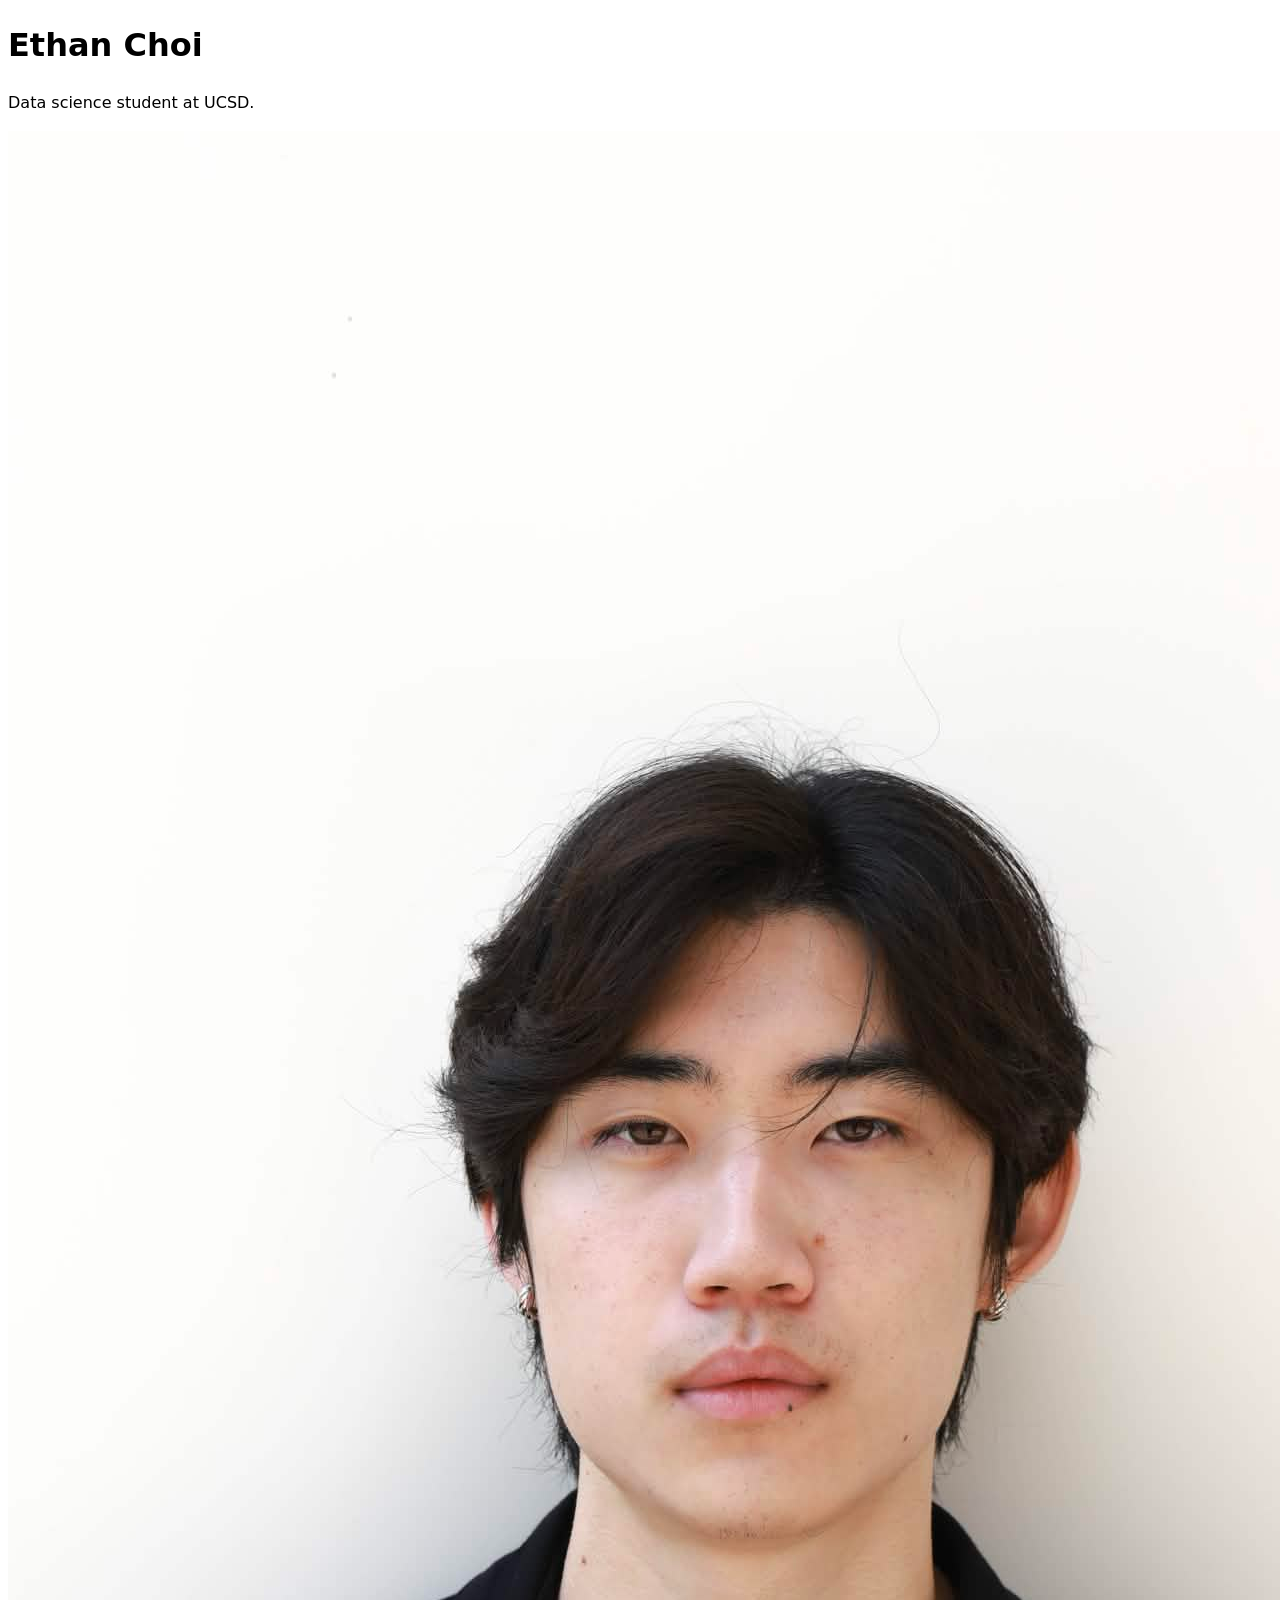
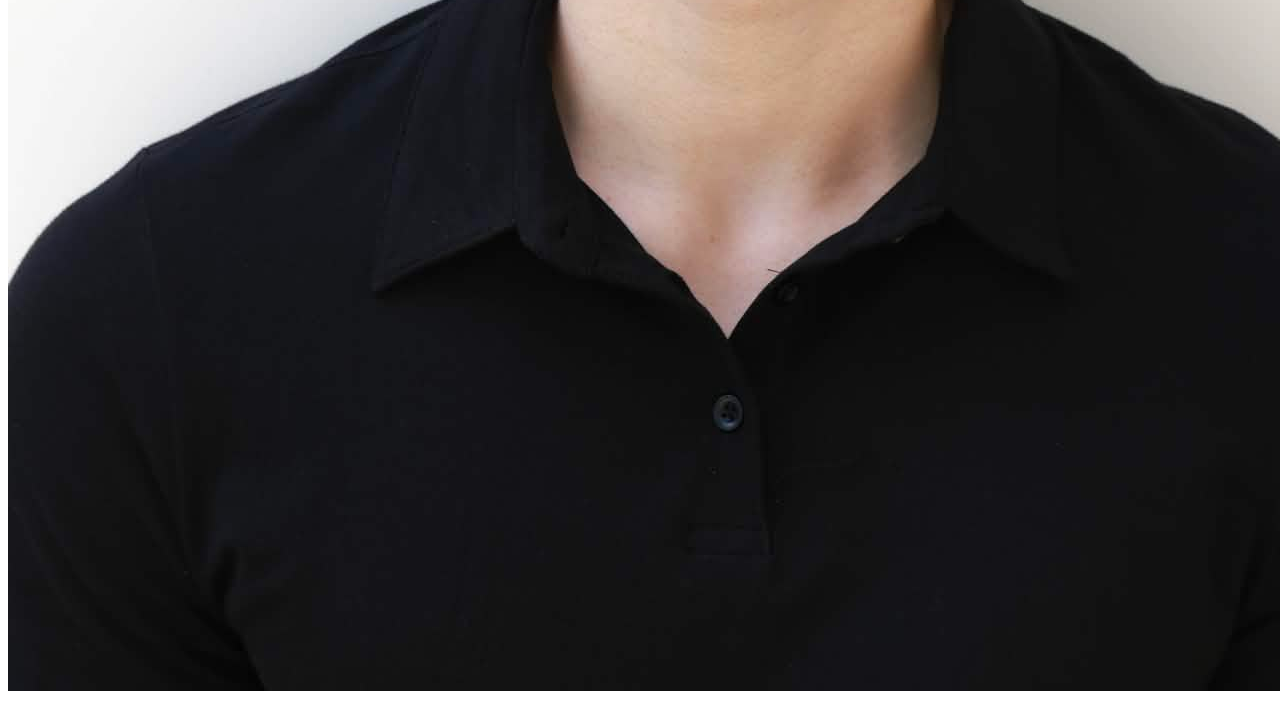
==== index.html @ 51662af7 "images images" ====
<!DOCTYPE html>
<html lang="en">
<head>
    <link rel="stylesheet" href="style.css">
    <meta charset="UTF-8">
    <meta name="viewport" content="width=device-width, initial-scale=1.0">
    <title>Ethan Choi: Personal site and portfolio</title>
</head>
<body>
    <h1>Ethan Choi</h1>
    <p>Data science student at UCSD.</p>
    <img src="images/profpfp.jpg" alt="Photo of Ethan Choi">
</body>
</html>
---- style.css ----
body {
    font: 100%/1.5 system-ui;
}
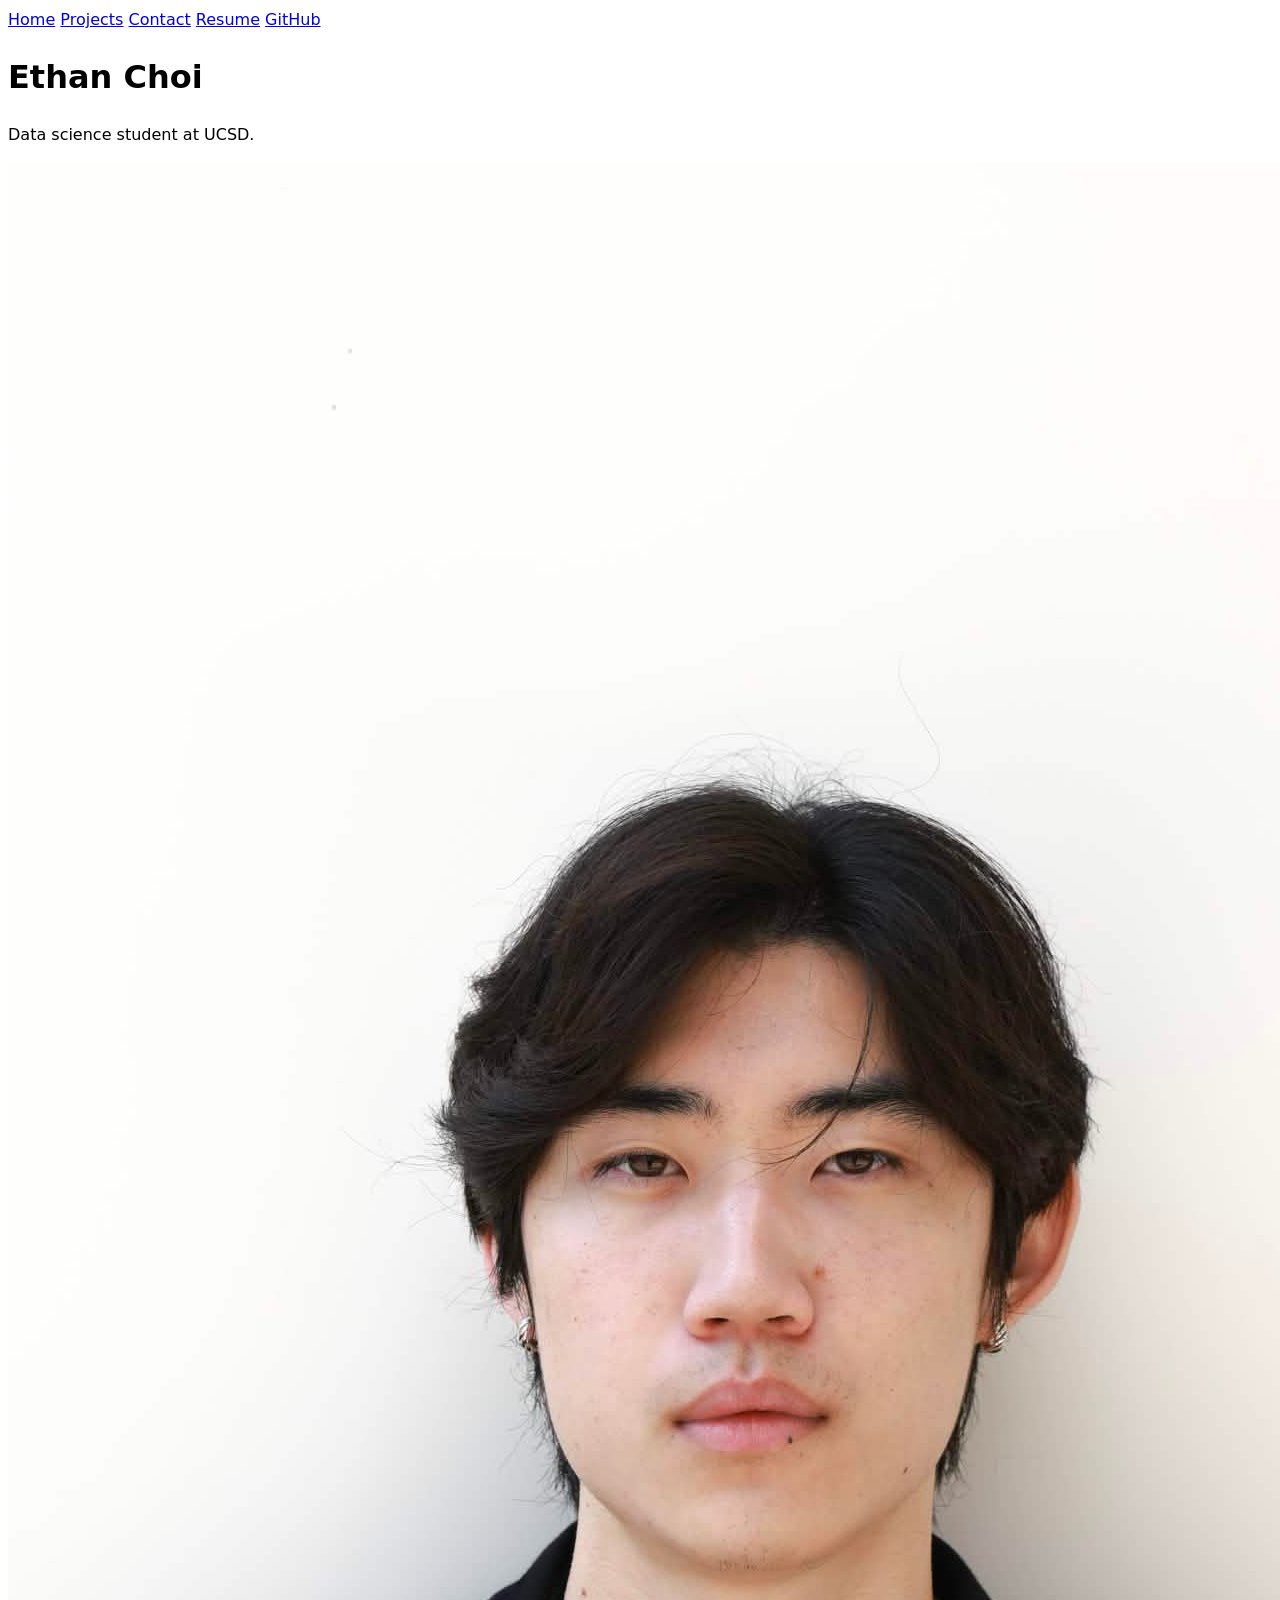
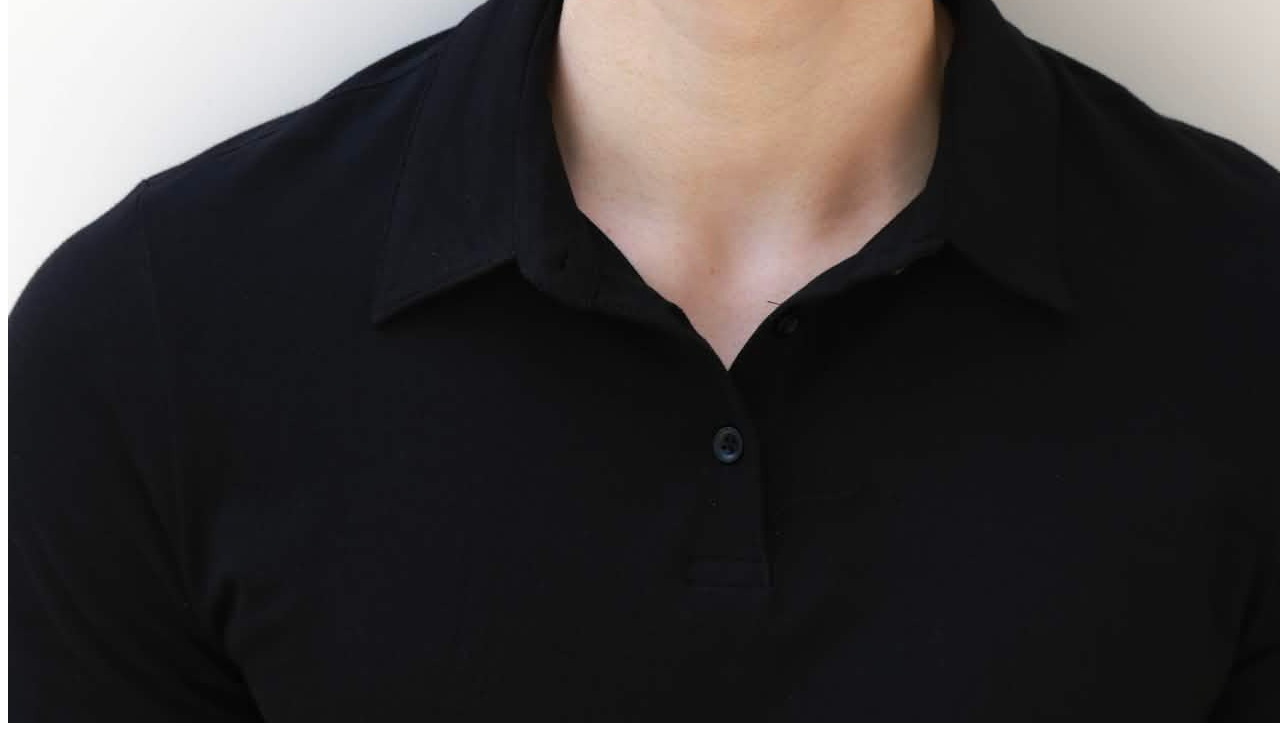
==== commit a2d834f0: "resume" ====
--- a/index.html
+++ b/index.html
@@ -7,6 +7,13 @@
     <title>Ethan Choi: Personal site and portfolio</title>
 </head>
 <body>
+ <nav>
+  <a href="/index.html">Home</a>
+  <a href="/projects/index.html">Projects</a>
+  <a href="/contact/index.html">Contact</a>
+  <a href="/resume/index.html">Resume</a>
+  <a href="https://github.com/chaeyoungwoon" target="_blank">GitHub</a>
+</nav>
     <h1>Ethan Choi</h1>
     <p>Data science student at UCSD.</p>
     <img src="images/profpfp.jpg" alt="Photo of Ethan Choi">
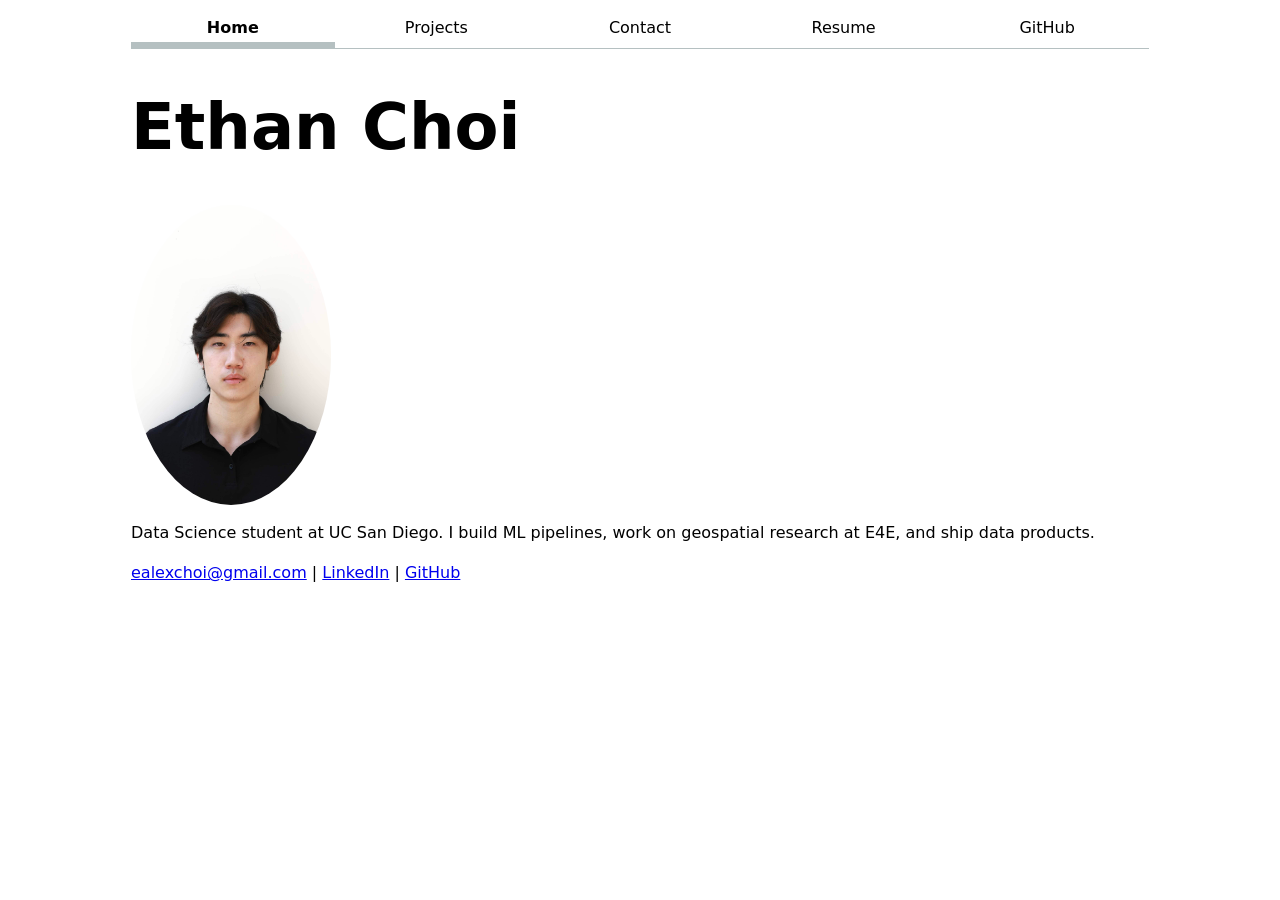
==== commit c0f5997d: "root" ====
--- a/index.html
+++ b/index.html
@@ -1,21 +1,34 @@
 <!DOCTYPE html>
 <html lang="en">
 <head>
-    <link rel="stylesheet" href="style.css">
     <meta charset="UTF-8">
     <meta name="viewport" content="width=device-width, initial-scale=1.0">
-    <title>Ethan Choi: Personal site and portfolio</title>
+    <title>Ethan Choi: Portfolio</title>
+    <link rel="stylesheet" href="style.css">
 </head>
 <body>
- <nav>
-  <a href="/index.html">Home</a>
-  <a href="/projects/index.html">Projects</a>
-  <a href="/contact/index.html">Contact</a>
-  <a href="/resume/index.html">Resume</a>
-  <a href="https://github.com/chaeyoungwoon" target="_blank">GitHub</a>
-</nav>
+
+    <nav>
+        <a class="current" href="/portfolio/">Home</a>
+        <a href="/portfolio/projects/">Projects</a>
+        <a href="/portfolio/contact/">Contact</a>
+        <a href="/portfolio/resume/">Resume</a>
+        <a href="https://github.com/chaeyoungwoon" target="_blank">GitHub</a>
+    </nav>
+
     <h1>Ethan Choi</h1>
-    <p>Data science student at UCSD.</p>
-    <img src="images/profpfp.jpg" alt="Photo of Ethan Choi">
+
+    <img src="images/profpfp.jpg" alt="Ethan Choi" style="width: 200px; border-radius: 50%; display: block; margin-bottom: 1em;">
+
+    <p>
+        Data Science student at UC San Diego. I build ML pipelines, work on geospatial research at E4E, and ship data products.
+    </p>
+
+    <p>
+        <a href="mailto:ealexchoi@gmail.com">ealexchoi@gmail.com</a> |
+        <a href="https://linkedin.com/in/ethanalexchoi" target="_blank">LinkedIn</a> |
+        <a href="https://github.com/chaeyoungwoon" target="_blank">GitHub</a>
+    </p>
+
 </body>
 </html>
--- a/style.css
+++ b/style.css
@@ -1,3 +1,127 @@
 body {
     font: 100%/1.5 system-ui;
+    max-width: 100ch;
+    margin-inline: max(1em, (100% - 100ch) / 2);
+}
+
+nav ul, nav li {
+    display: contents;
+}
+
+nav {
+    display: flex;
+    margin-bottom: 1em;
+    border-bottom: 1px solid oklch(80% 3% 200);
+}
+
+nav a {
+    flex: 1;
+    text-decoration: none;
+    color: inherit;
+    text-align: center;
+    padding: 0.5em;
+}
+
+nav a.current {
+    border-bottom: 0.4em solid oklch(80% 3% 200);
+    padding-bottom: 0.1em;
+    font-weight: bold;
+}
+
+html {
+    --color-accent: oklch(65% 50% 0);
+    accent-color: var(--color-accent);
+}
+
+nav a:hover {
+    border-bottom: 0.4em solid var(--color-accent);
+    padding-bottom: 0.1em;
+    background-color: oklch(from var(--color-accent) 95% 5% h);
+}
+
+/* Form */
+input, textarea, button {
+    font: inherit;
+}
+
+form {
+    display: grid;
+    grid-template-columns: auto 1fr;
+    gap: 1em;
+}
+
+form label {
+    display: grid;
+    grid-template-columns: subgrid;
+    grid-column: 1 / -1;
+}
+
+form button {
+    grid-column: 1 / -1;
+}
+
+/* Projects */
+.projects {
+    display: grid;
+    grid-template-columns: repeat(auto-fill, minmax(15em, 1fr));
+    gap: 1em;
+}
+
+.projects article {
+    display: grid;
+    grid-template-rows: subgrid;
+    grid-row: span 3;
+}
+
+.projects article img {
+    width: 100%;
+    aspect-ratio: 16 / 9;
+    object-fit: cover;
+}
+
+.projects h2 {
+    margin: 0;
+}
+
+/* Typography */
+h1, h2, h3, h4, h5, h6 {
+    line-height: 1.1;
+    text-wrap: balance;
+}
+
+h1 {
+    font-size: 400%;
+}
+
+/* Resume */
+.resume-section {
+    margin-bottom: 2em;
+}
+
+.resume-section h2 {
+    border-bottom: 2px solid var(--color-accent);
+    padding-bottom: 0.2em;
+    margin-bottom: 0.5em;
+}
+
+.resume-item {
+    margin-bottom: 1.2em;
+}
+
+.resume-item h3 {
+    margin: 0 0 0.1em 0;
+}
+
+.resume-item p {
+    margin: 0 0 0.2em 0;
+    color: oklch(50% 3% 200);
+}
+
+.resume-item ul {
+    margin: 0.3em 0 0 0;
+    padding-left: 1.4em;
+}
+
+.resume-item ul li {
+    margin-bottom: 0.25em;
 }
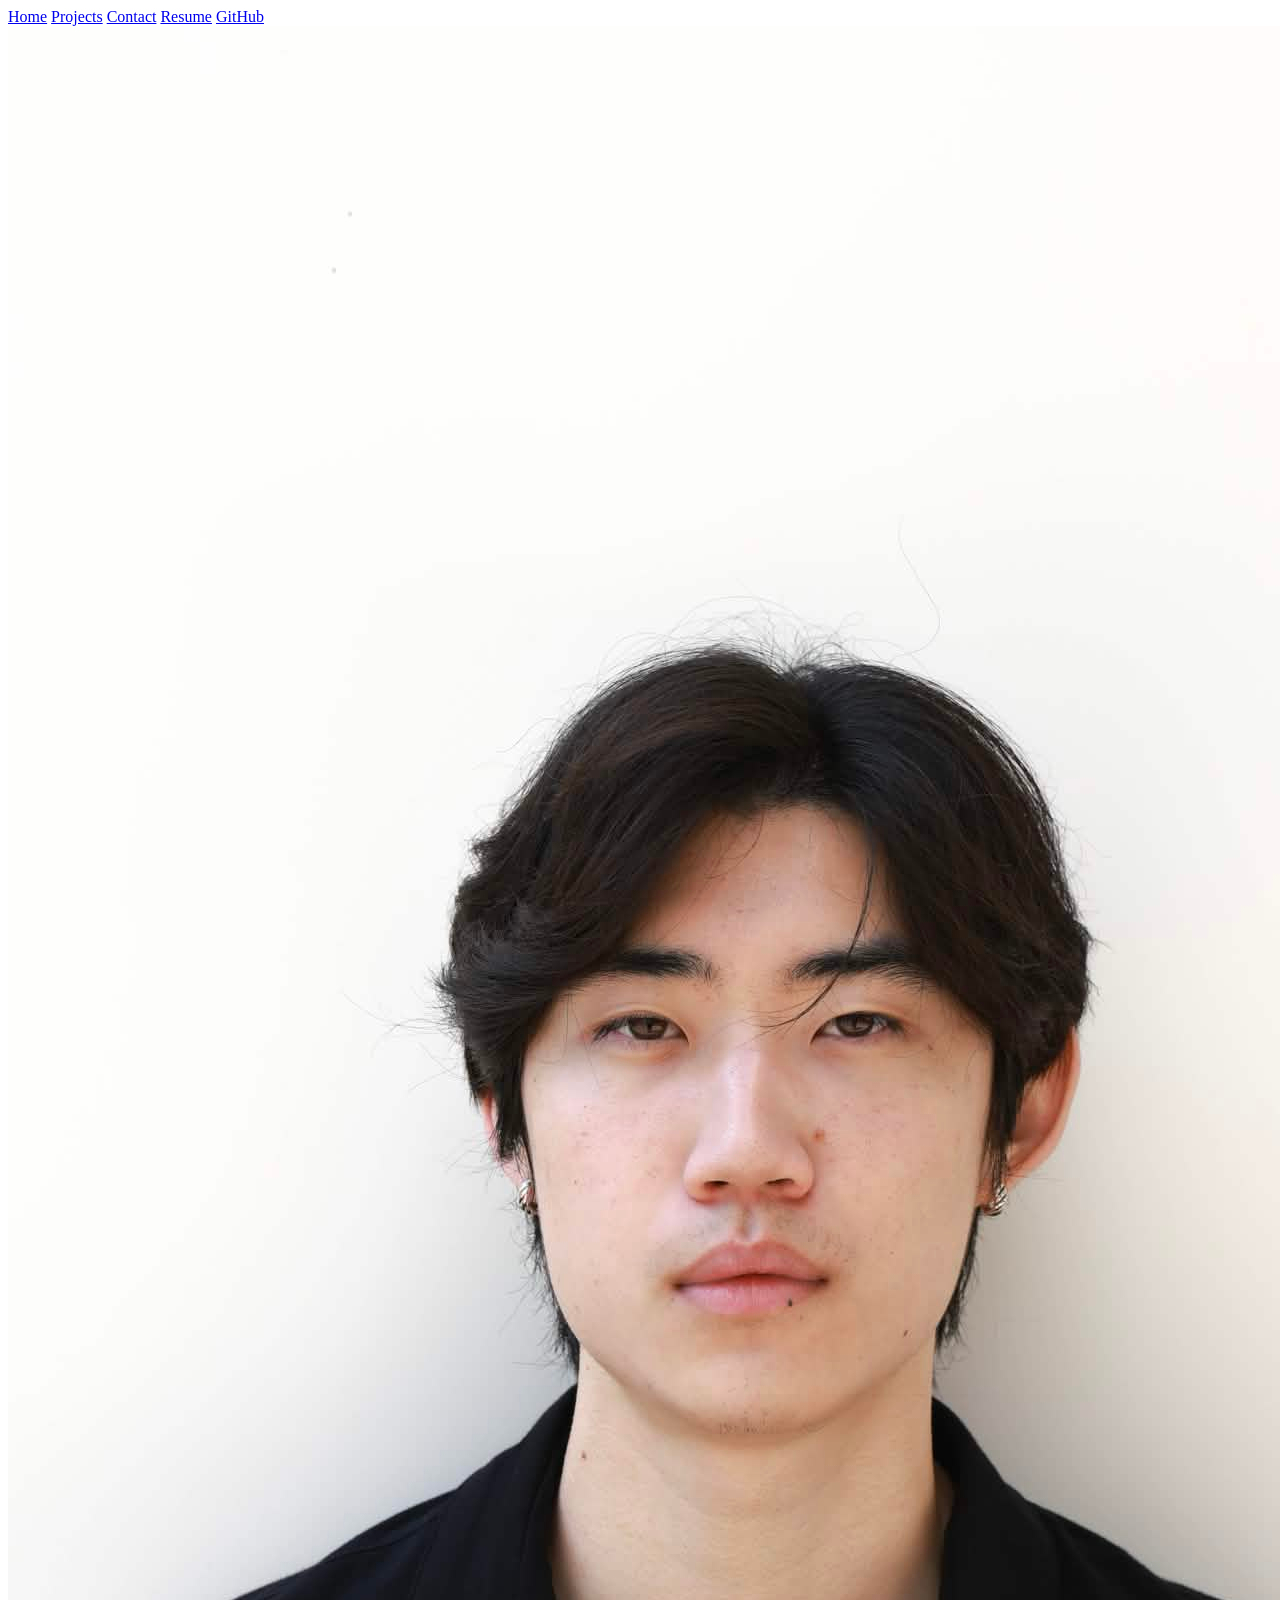
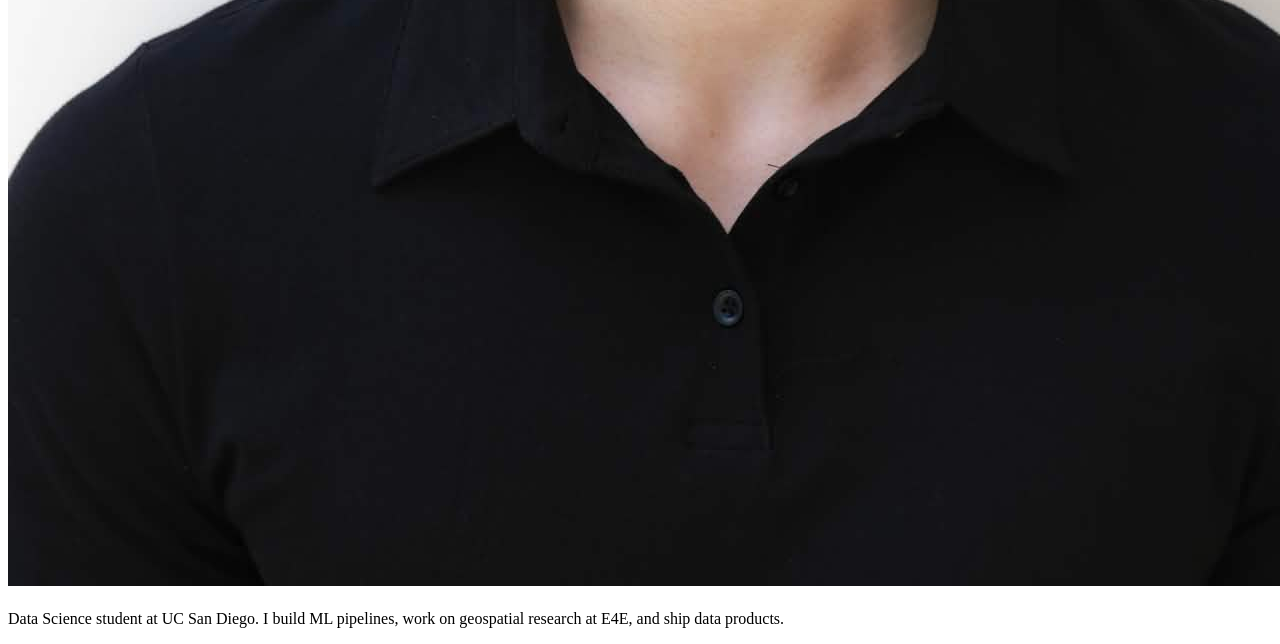
==== commit 9da30763: "updates" ====
--- a/index.html
+++ b/index.html
@@ -16,19 +16,22 @@
         <a href="https://github.com/chaeyoungwoon" target="_blank">GitHub</a>
     </nav>
 
-    <h1>Ethan Choi</h1>
-
-    <img src="images/profpfp.jpg" alt="Ethan Choi" style="width: 200px; border-radius: 50%; display: block; margin-bottom: 1em;">
+    <div class="hero">
+        <img src="images/profpfp.jpg" alt="Ethan Choi" class="profile">
+        <div class="hero-text">
+            <h1>Ethan Choi</h1>
+            <p class="subheading">Data Science @ UC San Diego</p>
+            <p class="links">
+                <a href="mailto:ealexchoi@gmail.com">Email</a> &middot;
+                <a href="https://linkedin.com/in/ethanalexchoi" target="_blank">LinkedIn</a> &middot;
+                <a href="https://github.com/chaeyoungwoon" target="_blank">GitHub</a>
+            </p>
+        </div>
+    </div>
 
     <p>
         Data Science student at UC San Diego. I build ML pipelines, work on geospatial research at E4E, and ship data products.
     </p>
 
-    <p>
-        <a href="mailto:ealexchoi@gmail.com">ealexchoi@gmail.com</a> |
-        <a href="https://linkedin.com/in/ethanalexchoi" target="_blank">LinkedIn</a> |
-        <a href="https://github.com/chaeyoungwoon" target="_blank">GitHub</a>
-    </p>
-
 </body>
 </html>
--- a/style.css
+++ b/style.css
@@ -1,127 +1,23 @@
-body {
-    font: 100%/1.5 system-ui;
-    max-width: 100ch;
-    margin-inline: max(1em, (100% - 100ch) / 2);
+/* ── Hero ── */
+.hero {
+    display: flex;
+    align-items: center;
+    gap: 1.5em;
+    margin-bottom: 1.5em;
 }
 
-nav ul, nav li {
-    display: contents;
+.hero h1 {
+    margin: 0;
+    font-size: 250%;
 }
 
-nav {
-    display: flex;
-    margin-bottom: 1em;
-    border-bottom: 1px solid oklch(80% 3% 200);
+.subheading {
+    margin: 0.2em 0 0.4em 0;
+    color: rgba(232, 232, 240, 0.6);
+    font-size: 1.05em;
 }
 
-nav a {
-    flex: 1;
-    text-decoration: none;
-    color: inherit;
-    text-align: center;
-    padding: 0.5em;
-}
-
-nav a.current {
-    border-bottom: 0.4em solid oklch(80% 3% 200);
-    padding-bottom: 0.1em;
-    font-weight: bold;
-}
-
-html {
-    --color-accent: oklch(65% 50% 0);
-    accent-color: var(--color-accent);
-}
-
-nav a:hover {
-    border-bottom: 0.4em solid var(--color-accent);
-    padding-bottom: 0.1em;
-    background-color: oklch(from var(--color-accent) 95% 5% h);
-}
-
-/* Form */
-input, textarea, button {
-    font: inherit;
-}
-
-form {
-    display: grid;
-    grid-template-columns: auto 1fr;
-    gap: 1em;
-}
-
-form label {
-    display: grid;
-    grid-template-columns: subgrid;
-    grid-column: 1 / -1;
-}
-
-form button {
-    grid-column: 1 / -1;
-}
-
-/* Projects */
-.projects {
-    display: grid;
-    grid-template-columns: repeat(auto-fill, minmax(15em, 1fr));
-    gap: 1em;
-}
-
-.projects article {
-    display: grid;
-    grid-template-rows: subgrid;
-    grid-row: span 3;
-}
-
-.projects article img {
-    width: 100%;
-    aspect-ratio: 16 / 9;
-    object-fit: cover;
-}
-
-.projects h2 {
+.links {
     margin: 0;
-}
-
-/* Typography */
-h1, h2, h3, h4, h5, h6 {
-    line-height: 1.1;
-    text-wrap: balance;
-}
-
-h1 {
-    font-size: 400%;
-}
-
-/* Resume */
-.resume-section {
-    margin-bottom: 2em;
-}
-
-.resume-section h2 {
-    border-bottom: 2px solid var(--color-accent);
-    padding-bottom: 0.2em;
-    margin-bottom: 0.5em;
-}
-
-.resume-item {
-    margin-bottom: 1.2em;
-}
-
-.resume-item h3 {
-    margin: 0 0 0.1em 0;
-}
-
-.resume-item p {
-    margin: 0 0 0.2em 0;
-    color: oklch(50% 3% 200);
-}
-
-.resume-item ul {
-    margin: 0.3em 0 0 0;
-    padding-left: 1.4em;
-}
-
-.resume-item ul li {
-    margin-bottom: 0.25em;
+    font-size: 0.95em;
 }
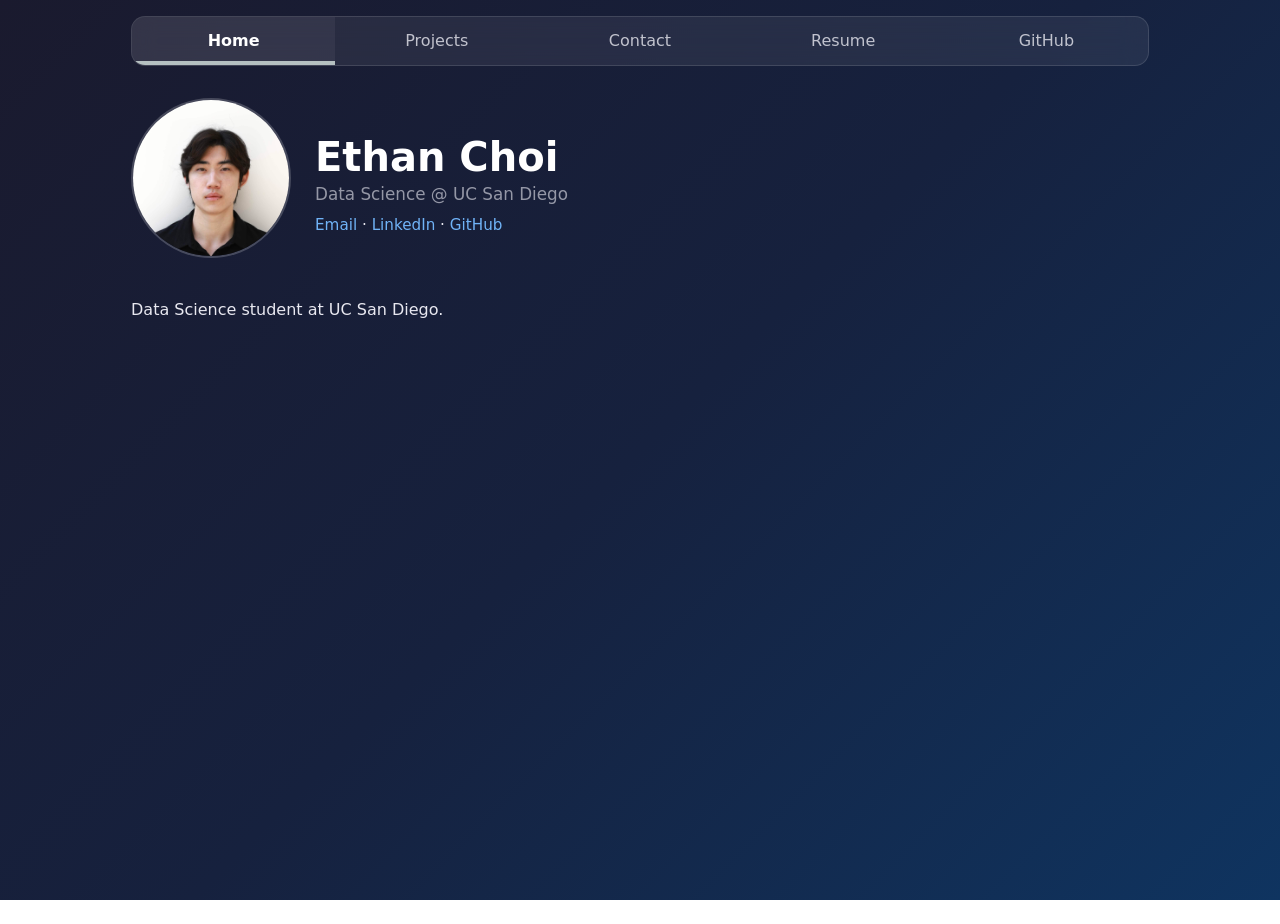
==== commit 4eef610e: "image" ====
--- a/index.html
+++ b/index.html
@@ -30,7 +30,7 @@
     </div>
 
     <p>
-        Data Science student at UC San Diego. I build ML pipelines, work on geospatial research at E4E, and ship data products.
+        Data Science student at UC San Diego.
     </p>
 
 </body>
--- a/style.css
+++ b/style.css
@@ -1,3 +1,247 @@
+/* ── Base ── */
+*, *::before, *::after {
+    box-sizing: border-box;
+}
+
+body {
+    font: 100%/1.5 system-ui;
+    max-width: 100ch;
+    margin-inline: max(1em, (100% - 100ch) / 2);
+    min-height: 100vh;
+    background: linear-gradient(135deg, #1a1a2e 0%, #16213e 50%, #0f3460 100%);
+    background-attachment: fixed;
+    color: #e8e8f0;
+    padding-bottom: 3em;
+}
+
+/* ── Glass utility ── */
+.glass {
+    background: rgba(255, 255, 255, 0.07);
+    backdrop-filter: blur(12px);
+    -webkit-backdrop-filter: blur(12px);
+    border: 1px solid rgba(255, 255, 255, 0.12);
+    border-radius: 14px;
+}
+
+/* ── Nav ── */
+nav ul, nav li {
+    display: contents;
+}
+
+nav {
+    display: flex;
+    margin-bottom: 2em;
+    margin-top: 1em;
+    background: rgba(255, 255, 255, 0.07);
+    backdrop-filter: blur(12px);
+    -webkit-backdrop-filter: blur(12px);
+    border: 1px solid rgba(255, 255, 255, 0.12);
+    border-radius: 14px;
+    overflow: hidden;
+}
+
+nav a {
+    flex: 1;
+    text-decoration: none;
+    color: rgba(232, 232, 240, 0.8);
+    text-align: center;
+    padding: 0.75em 0.5em;
+    transition: background 0.2s, color 0.2s;
+}
+
+nav a:hover {
+    background: rgba(255, 255, 255, 0.1);
+    color: #ffffff;
+    border-bottom: 0.3em solid var(--color-accent);
+    padding-bottom: 0.45em;
+}
+
+nav a.current {
+    background: rgba(255, 255, 255, 0.05);
+    color: #ffffff;
+    font-weight: bold;
+    border-bottom: 0.3em solid oklch(80% 3% 200);
+    padding-bottom: 0.45em;
+}
+
+/* ── Accent ── */
+html {
+    --color-accent: oklch(65% 50% 0);
+    accent-color: var(--color-accent);
+}
+
+/* ── Links ── */
+a {
+    color: oklch(75% 30% 250);
+    text-decoration: none;
+    transition: color 0.2s;
+}
+
+a:hover {
+    color: #ffffff;
+}
+
+/* ── Typography ── */
+h1, h2, h3, h4, h5, h6 {
+    line-height: 1.1;
+    text-wrap: balance;
+    color: #ffffff;
+}
+
+h1 {
+    font-size: 400%;
+}
+
+/* ── Form ── */
+input, textarea, button {
+    font: inherit;
+}
+
+form {
+    display: grid;
+    grid-template-columns: auto 1fr;
+    gap: 1em;
+    background: rgba(255, 255, 255, 0.07);
+    backdrop-filter: blur(12px);
+    -webkit-backdrop-filter: blur(12px);
+    border: 1px solid rgba(255, 255, 255, 0.12);
+    border-radius: 14px;
+    padding: 2em;
+    max-width: 60ch;
+}
+
+form label {
+    display: grid;
+    grid-template-columns: subgrid;
+    grid-column: 1 / -1;
+    color: rgba(232, 232, 240, 0.75);
+    font-size: 0.9em;
+    gap: 0.4em;
+}
+
+form input,
+form textarea {
+    background: rgba(255, 255, 255, 0.06);
+    border: 1px solid rgba(255, 255, 255, 0.15);
+    border-radius: 8px;
+    color: #e8e8f0;
+    padding: 0.5em 0.75em;
+    transition: border-color 0.2s, background 0.2s;
+}
+
+form input:focus,
+form textarea:focus {
+    outline: none;
+    border-color: var(--color-accent);
+    background: rgba(255, 255, 255, 0.1);
+}
+
+form button {
+    grid-column: 1 / -1;
+    background: rgba(255, 255, 255, 0.1);
+    border: 1px solid rgba(255, 255, 255, 0.2);
+    border-radius: 8px;
+    color: #ffffff;
+    padding: 0.6em 1.5em;
+    cursor: pointer;
+    transition: background 0.2s;
+}
+
+form button:hover {
+    background: rgba(255, 255, 255, 0.18);
+}
+
+/* ── Projects grid ── */
+.projects {
+    display: grid;
+    grid-template-columns: repeat(auto-fill, minmax(15em, 1fr));
+    gap: 1.25em;
+}
+
+.projects article {
+    display: grid;
+    grid-template-rows: subgrid;
+    grid-row: span 3;
+    background: rgba(255, 255, 255, 0.07);
+    backdrop-filter: blur(12px);
+    -webkit-backdrop-filter: blur(12px);
+    border: 1px solid rgba(255, 255, 255, 0.12);
+    border-radius: 14px;
+    overflow: hidden;
+    padding: 1em;
+    transition: background 0.2s, transform 0.2s;
+}
+
+.projects article:hover {
+    background: rgba(255, 255, 255, 0.11);
+    transform: translateY(-3px);
+}
+
+.projects article img {
+    width: 100%;
+    aspect-ratio: 16 / 9;
+    object-fit: cover;
+    border-radius: 8px;
+}
+
+.projects h2 {
+    margin: 0;
+    font-size: 1.05rem;
+}
+
+/* ── Resume ── */
+.resume-section {
+    background: rgba(255, 255, 255, 0.07);
+    backdrop-filter: blur(12px);
+    -webkit-backdrop-filter: blur(12px);
+    border: 1px solid rgba(255, 255, 255, 0.12);
+    border-radius: 14px;
+    padding: 1.5em 2em;
+    margin-bottom: 1.5em;
+}
+
+.resume-section h2 {
+    border-bottom: 1px solid rgba(255, 255, 255, 0.15);
+    padding-bottom: 0.3em;
+    margin-bottom: 0.75em;
+    color: var(--color-accent);
+}
+
+.resume-item {
+    margin-bottom: 1.2em;
+}
+
+.resume-item h3 {
+    margin: 0 0 0.1em 0;
+    color: #ffffff;
+}
+
+.resume-item p {
+    margin: 0 0 0.2em 0;
+    color: rgba(232, 232, 240, 0.6);
+    font-size: 0.9em;
+}
+
+.resume-item ul {
+    margin: 0.3em 0 0 0;
+    padding-left: 1.4em;
+    color: rgba(232, 232, 240, 0.85);
+}
+
+.resume-item ul li {
+    margin-bottom: 0.25em;
+}
+
+/* ── Profile image (homepage) ── */
+img.profile {
+    width: 160px;
+    height: 160px;
+    border-radius: 50%;
+    object-fit: cover;
+    display: block;
+    margin-bottom: 1em;
+    border: 2px solid rgba(255, 255, 255, 0.2);
+}
 /* ── Hero ── */
 .hero {
     display: flex;
@@ -20,4 +264,15 @@
 .links {
     margin: 0;
     font-size: 0.95em;
+}
+
+/* ── Project card links ── */
+.projects article h2 a {
+    color: #ffffff;
+    text-decoration: none;
+    transition: color 0.2s;
+}
+
+.projects article h2 a:hover {
+    color: var(--color-accent);
 }
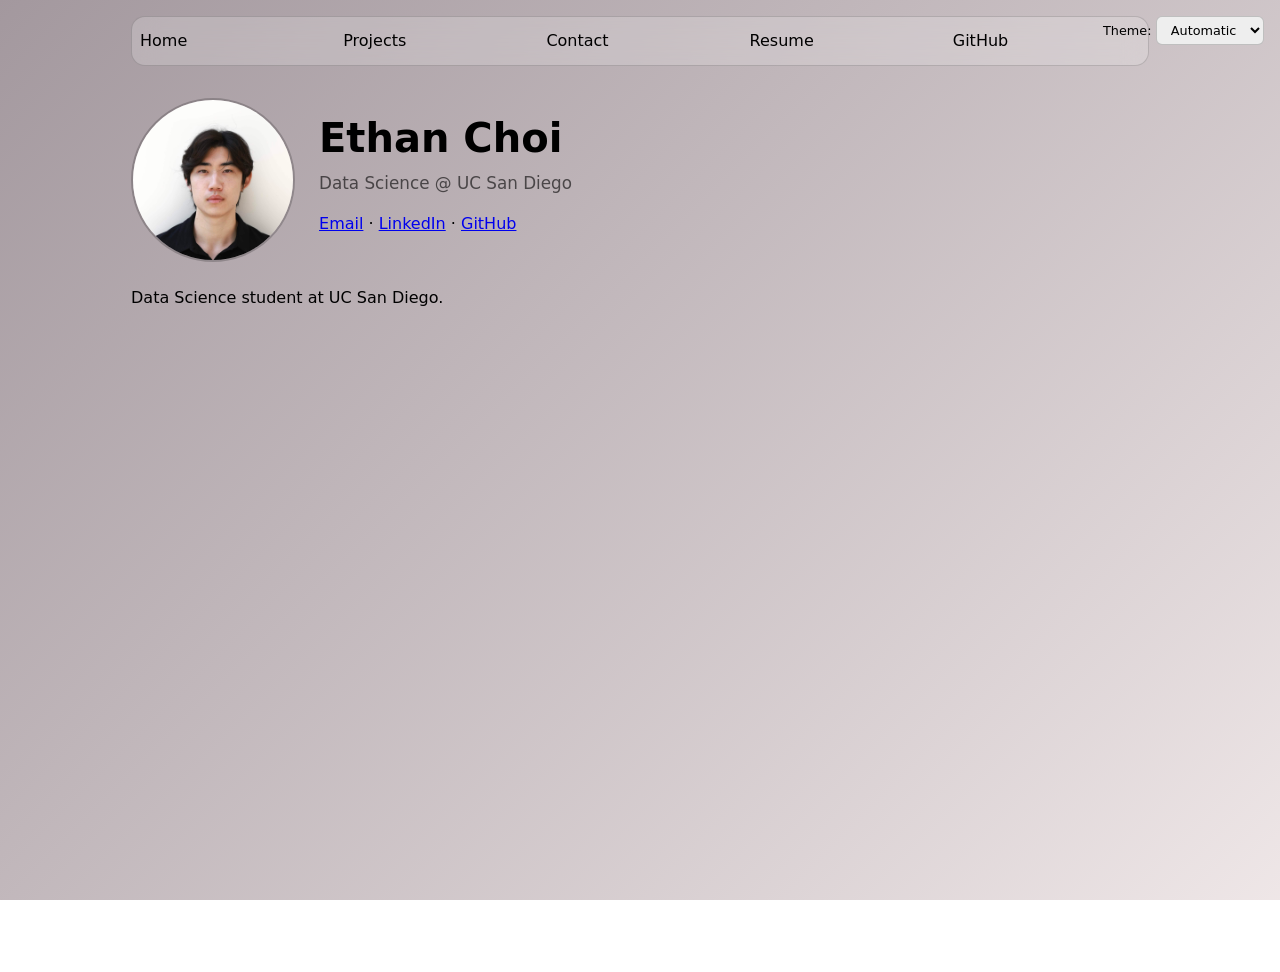
==== commit 623f93d8: "global.js + light/dark mode" ====
--- a/index.html
+++ b/index.html
@@ -5,16 +5,9 @@
     <meta name="viewport" content="width=device-width, initial-scale=1.0">
     <title>Ethan Choi: Portfolio</title>
     <link rel="stylesheet" href="style.css">
+    <script type="module" src="global.js"></script>
 </head>
 <body>
-
-    <nav>
-        <a class="current" href="/portfolio/">Home</a>
-        <a href="/portfolio/projects/">Projects</a>
-        <a href="/portfolio/contact/">Contact</a>
-        <a href="/portfolio/resume/">Resume</a>
-        <a href="https://github.com/chaeyoungwoon" target="_blank">GitHub</a>
-    </nav>
 
     <div class="hero">
         <img src="images/profpfp.jpg" alt="Ethan Choi" class="profile">
--- a/style.css
+++ b/style.css
@@ -1,248 +1,35 @@
-/* ── Base ── */
-*, *::before, *::after {
-    box-sizing: border-box;
+/* --- STEP 4.1: Master Switch [cite: 252-254] --- */
+html {
+    color-scheme: light dark;
+    --color-accent: oklch(65% 50% 0);
 }
 
+/* --- STEP 4.3: Theme Switcher [cite: 356-359] --- */
+.color-scheme {
+    position: absolute;
+    top: 1rem;
+    right: 1rem;
+    font-size: 80%;
+    font-family: inherit;
+    color: canvastext;
+    z-index: 1000;
+}
+
+/* --- BASE STYLES --- */
 body {
     font: 100%/1.5 system-ui;
     max-width: 100ch;
     margin-inline: max(1em, (100% - 100ch) / 2);
     min-height: 100vh;
-    background: linear-gradient(135deg, #1a1a2e 0%, #16213e 50%, #0f3460 100%);
+    padding-bottom: 3em;
+    background: canvas; 
+    color: canvastext;
+    /* Adaptive blue gradient [cite: 312-313] */
+    background-image: linear-gradient(135deg, color-mix(in oklch, canvas, #1a1a2e 40%), color-mix(in oklch, canvas, #0f3460 10%));
     background-attachment: fixed;
-    color: #e8e8f0;
-    padding-bottom: 3em;
 }
 
-/* ── Glass utility ── */
-.glass {
-    background: rgba(255, 255, 255, 0.07);
-    backdrop-filter: blur(12px);
-    -webkit-backdrop-filter: blur(12px);
-    border: 1px solid rgba(255, 255, 255, 0.12);
-    border-radius: 14px;
-}
-
-/* ── Nav ── */
-nav ul, nav li {
-    display: contents;
-}
-
-nav {
-    display: flex;
-    margin-bottom: 2em;
-    margin-top: 1em;
-    background: rgba(255, 255, 255, 0.07);
-    backdrop-filter: blur(12px);
-    -webkit-backdrop-filter: blur(12px);
-    border: 1px solid rgba(255, 255, 255, 0.12);
-    border-radius: 14px;
-    overflow: hidden;
-}
-
-nav a {
-    flex: 1;
-    text-decoration: none;
-    color: rgba(232, 232, 240, 0.8);
-    text-align: center;
-    padding: 0.75em 0.5em;
-    transition: background 0.2s, color 0.2s;
-}
-
-nav a:hover {
-    background: rgba(255, 255, 255, 0.1);
-    color: #ffffff;
-    border-bottom: 0.3em solid var(--color-accent);
-    padding-bottom: 0.45em;
-}
-
-nav a.current {
-    background: rgba(255, 255, 255, 0.05);
-    color: #ffffff;
-    font-weight: bold;
-    border-bottom: 0.3em solid oklch(80% 3% 200);
-    padding-bottom: 0.45em;
-}
-
-/* ── Accent ── */
-html {
-    --color-accent: oklch(65% 50% 0);
-    accent-color: var(--color-accent);
-}
-
-/* ── Links ── */
-a {
-    color: oklch(75% 30% 250);
-    text-decoration: none;
-    transition: color 0.2s;
-}
-
-a:hover {
-    color: #ffffff;
-}
-
-/* ── Typography ── */
-h1, h2, h3, h4, h5, h6 {
-    line-height: 1.1;
-    text-wrap: balance;
-    color: #ffffff;
-}
-
-h1 {
-    font-size: 400%;
-}
-
-/* ── Form ── */
-input, textarea, button {
-    font: inherit;
-}
-
-form {
-    display: grid;
-    grid-template-columns: auto 1fr;
-    gap: 1em;
-    background: rgba(255, 255, 255, 0.07);
-    backdrop-filter: blur(12px);
-    -webkit-backdrop-filter: blur(12px);
-    border: 1px solid rgba(255, 255, 255, 0.12);
-    border-radius: 14px;
-    padding: 2em;
-    max-width: 60ch;
-}
-
-form label {
-    display: grid;
-    grid-template-columns: subgrid;
-    grid-column: 1 / -1;
-    color: rgba(232, 232, 240, 0.75);
-    font-size: 0.9em;
-    gap: 0.4em;
-}
-
-form input,
-form textarea {
-    background: rgba(255, 255, 255, 0.06);
-    border: 1px solid rgba(255, 255, 255, 0.15);
-    border-radius: 8px;
-    color: #e8e8f0;
-    padding: 0.5em 0.75em;
-    transition: border-color 0.2s, background 0.2s;
-}
-
-form input:focus,
-form textarea:focus {
-    outline: none;
-    border-color: var(--color-accent);
-    background: rgba(255, 255, 255, 0.1);
-}
-
-form button {
-    grid-column: 1 / -1;
-    background: rgba(255, 255, 255, 0.1);
-    border: 1px solid rgba(255, 255, 255, 0.2);
-    border-radius: 8px;
-    color: #ffffff;
-    padding: 0.6em 1.5em;
-    cursor: pointer;
-    transition: background 0.2s;
-}
-
-form button:hover {
-    background: rgba(255, 255, 255, 0.18);
-}
-
-/* ── Projects grid ── */
-.projects {
-    display: grid;
-    grid-template-columns: repeat(auto-fill, minmax(15em, 1fr));
-    gap: 1.25em;
-}
-
-.projects article {
-    display: grid;
-    grid-template-rows: subgrid;
-    grid-row: span 3;
-    background: rgba(255, 255, 255, 0.07);
-    backdrop-filter: blur(12px);
-    -webkit-backdrop-filter: blur(12px);
-    border: 1px solid rgba(255, 255, 255, 0.12);
-    border-radius: 14px;
-    overflow: hidden;
-    padding: 1em;
-    transition: background 0.2s, transform 0.2s;
-}
-
-.projects article:hover {
-    background: rgba(255, 255, 255, 0.11);
-    transform: translateY(-3px);
-}
-
-.projects article img {
-    width: 100%;
-    aspect-ratio: 16 / 9;
-    object-fit: cover;
-    border-radius: 8px;
-}
-
-.projects h2 {
-    margin: 0;
-    font-size: 1.05rem;
-}
-
-/* ── Resume ── */
-.resume-section {
-    background: rgba(255, 255, 255, 0.07);
-    backdrop-filter: blur(12px);
-    -webkit-backdrop-filter: blur(12px);
-    border: 1px solid rgba(255, 255, 255, 0.12);
-    border-radius: 14px;
-    padding: 1.5em 2em;
-    margin-bottom: 1.5em;
-}
-
-.resume-section h2 {
-    border-bottom: 1px solid rgba(255, 255, 255, 0.15);
-    padding-bottom: 0.3em;
-    margin-bottom: 0.75em;
-    color: var(--color-accent);
-}
-
-.resume-item {
-    margin-bottom: 1.2em;
-}
-
-.resume-item h3 {
-    margin: 0 0 0.1em 0;
-    color: #ffffff;
-}
-
-.resume-item p {
-    margin: 0 0 0.2em 0;
-    color: rgba(232, 232, 240, 0.6);
-    font-size: 0.9em;
-}
-
-.resume-item ul {
-    margin: 0.3em 0 0 0;
-    padding-left: 1.4em;
-    color: rgba(232, 232, 240, 0.85);
-}
-
-.resume-item ul li {
-    margin-bottom: 0.25em;
-}
-
-/* ── Profile image (homepage) ── */
-img.profile {
-    width: 160px;
-    height: 160px;
-    border-radius: 50%;
-    object-fit: cover;
-    display: block;
-    margin-bottom: 1em;
-    border: 2px solid rgba(255, 255, 255, 0.2);
-}
-/* ── Hero ── */
+/* --- RESTORED HERO & PFP HEADER --- */
 .hero {
     display: flex;
     align-items: center;
@@ -250,29 +37,104 @@
     margin-bottom: 1.5em;
 }
 
+img.profile {
+    width: 160px;
+    height: 160px;
+    border-radius: 50%;
+    object-fit: cover;
+    display: block;
+    border: 2px solid color-mix(in oklch, canvastext, transparent 80%);
+}
+
 .hero h1 {
     margin: 0;
     font-size: 250%;
+    color: canvastext;
 }
 
 .subheading {
     margin: 0.2em 0 0.4em 0;
-    color: rgba(232, 232, 240, 0.6);
+    color: color-mix(in oklch, canvastext, transparent 40%);
     font-size: 1.05em;
 }
 
-.links {
-    margin: 0;
-    font-size: 0.95em;
+/* --- ADAPTIVE GLASS PANELS [cite: 312-313] --- */
+nav, form, .projects article, .resume-section {
+    background: color-mix(in oklch, canvas, transparent 80%);
+    backdrop-filter: blur(12px);
+    -webkit-backdrop-filter: blur(12px);
+    border: 1px solid color-mix(in oklch, canvastext, transparent 85%);
+    border-radius: 14px;
 }
 
-/* ── Project card links ── */
-.projects article h2 a {
-    color: #ffffff;
-    text-decoration: none;
-    transition: color 0.2s;
+/* --- NAVIGATION --- */
+nav {
+    display: flex;
+    margin-top: 1em;
+    margin-bottom: 2em;
+    overflow: hidden;
+    --border-color: oklch(50% 10% 200 / 40%);
 }
 
-.projects article h2 a:hover {
-    color: var(--color-accent);
+nav a {
+    flex: 1;
+    padding: 0.75em 0.5em;
+    text-decoration: none;
+    color: inherit;
+    transition: 0.2s;
+}
+
+nav a.current {
+    font-weight: bold;
+    background: color-mix(in oklch, canvastext, transparent 94%);
+    border-bottom: 0.3em solid var(--border-color);
+}
+
+/* --- FORMS --- */
+form {
+    display: grid;
+    grid-template-columns: auto 1fr;
+    gap: 1em;
+    padding: 2em;
+}
+
+form label {
+    display: grid;
+    grid-template-columns: subgrid;
+    grid-column: 1 / -1;
+}
+
+input, textarea, select, button {
+    font: inherit;
+    background: color-mix(in oklch, canvas, canvastext 5%);
+    color: canvastext;
+    border: 1px solid color-mix(in oklch, canvastext, transparent 80%);
+    border-radius: 6px;
+    padding: 0.4em 0.8em;
+}
+
+form button {
+    grid-column: 1 / -1;
+    background: var(--color-accent);
+    color: white;
+    cursor: pointer;
+    border: none;
+}
+
+/* --- PROJECTS GRID --- */
+.projects {
+    display: grid;
+    grid-template-columns: repeat(auto-fill, minmax(15em, 1fr));
+    gap: 1.5em;
+}
+
+.projects article {
+    padding: 1em;
+}
+
+.projects img {
+    width: 100%;
+    aspect-ratio: 16/9;
+    object-fit: cover;
+    border-radius: 8px;
 }
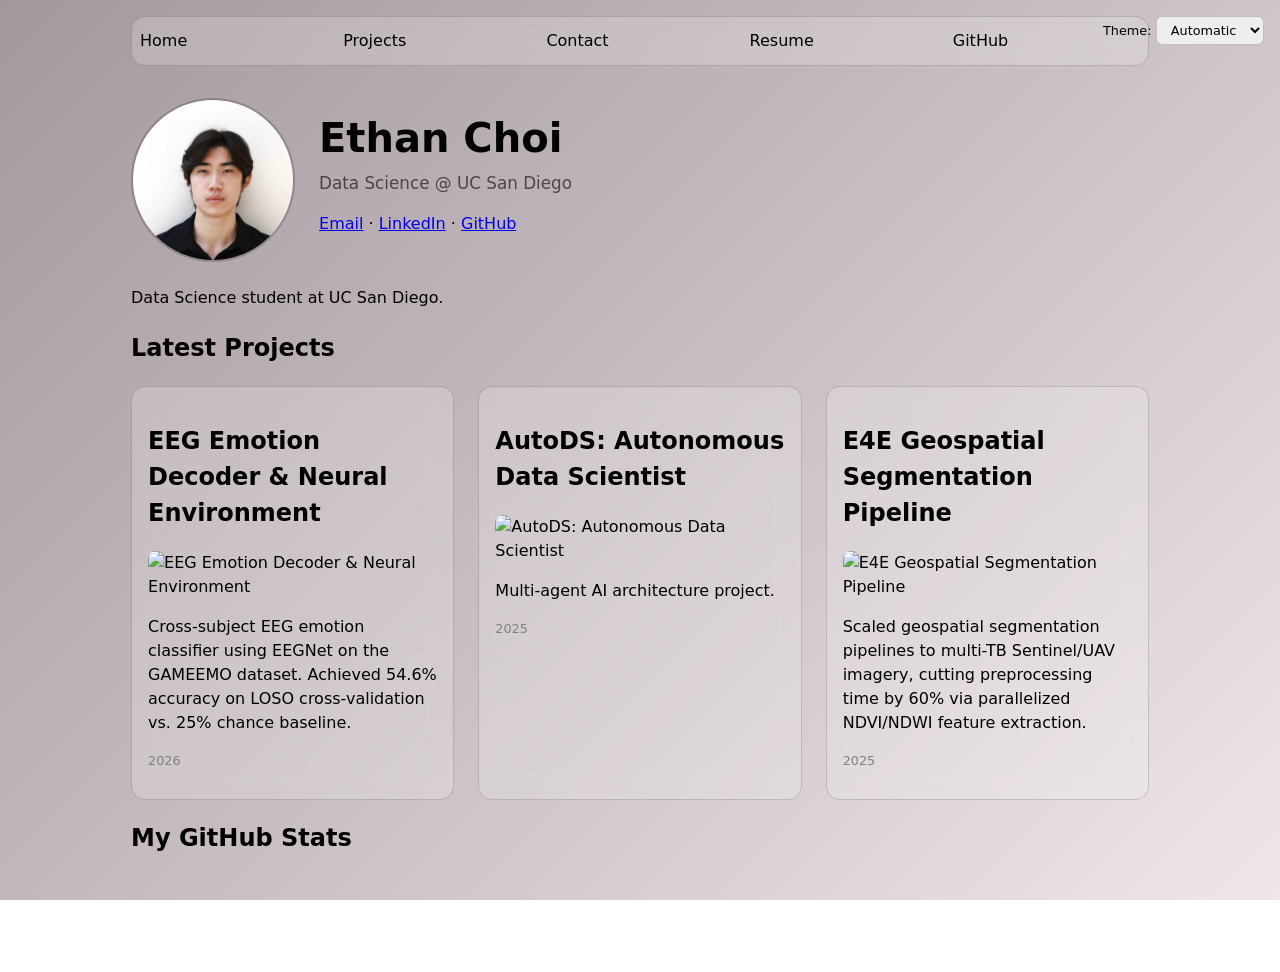
==== commit 2fcab8fe: "Lab 4 updates" ====
--- a/index.html
+++ b/index.html
@@ -5,7 +5,7 @@
     <meta name="viewport" content="width=device-width, initial-scale=1.0">
     <title>Ethan Choi: Portfolio</title>
     <link rel="stylesheet" href="style.css">
-    <script type="module" src="global.js"></script>
+    <script type="module" src="index.js" defer></script> 
 </head>
 <body>
 
@@ -26,5 +26,11 @@
         Data Science student at UC San Diego.
     </p>
 
+    <h2>Latest Projects</h2>
+    <div class="projects"></div>
+
+    <h2>My GitHub Stats</h2>
+    <div id="profile-stats"></div>
+
 </body>
 </html>
--- a/style.css
+++ b/style.css
@@ -137,4 +137,35 @@
     aspect-ratio: 16/9;
     object-fit: cover;
     border-radius: 8px;
+}
+
+/* --- STEP 5: GitHub Stats Grid Styling  --- */
+.github-stats {
+    display: grid;
+    grid-template-columns: repeat(4, 1fr);
+    gap: 1em;
+    text-align: center;
+    background: color-mix(in oklch, canvas, transparent 80%);
+    backdrop-filter: blur(12px);
+    -webkit-backdrop-filter: blur(12px);
+    border: 1px solid color-mix(in oklch, canvastext, transparent 85%);
+    border-radius: 14px;
+    padding: 1.5em;
+    margin-bottom: 2em;
+}
+
+.github-stats dt {
+    grid-row: 1; /* Forces headers to the top row [cite: 466] */
+    font-weight: bold;
+    color: var(--color-accent);
+    font-size: 0.9em;
+    text-transform: uppercase;
+    letter-spacing: 0.05em;
+}
+
+.github-stats dd {
+    grid-row: 2; /* Forces numbers to the second row [cite: 467] */
+    margin: 0;
+    font-size: 2em;
+    color: canvastext;
 }
